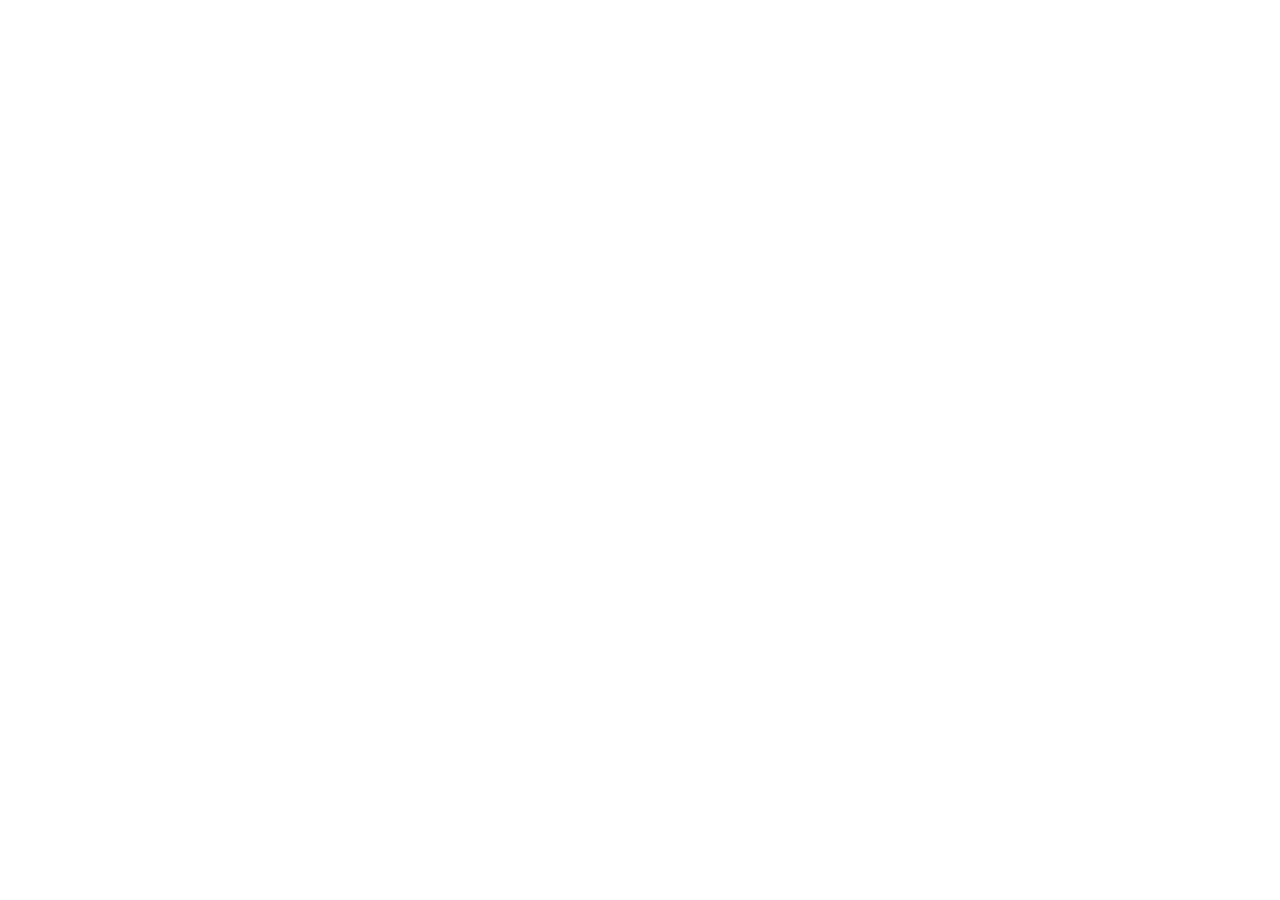
==== index.html @ 929b22eb "Add starter project structure with six pages, stylesheet and images folder" ====
<!DOCTYPE html>
<html lang="en">
<head>
  <meta charset="UTF-8">
  <meta name="viewport" content="width=device-width, initial-scale=1.0">
  <meta name="description" content="Discover events, explore societies and register for SMIU events.">
  <title>Home | SMIU Events Portal</title>
  <!-- Bootstrap 5.3.3 CSS -->
  <link href="https://cdn.jsdelivr.net/npm/bootstrap@5.3.3/dist/css/bootstrap.min.css" rel="stylesheet">
  <!-- Bootstrap Icons -->
  <link href="https://cdn.jsdelivr.net/npm/bootstrap-icons@1.11.3/font/bootstrap-icons.min.css" rel="stylesheet">
  <!-- Custom styles (loaded after Bootstrap) -->
  <link href="css/style.css" rel="stylesheet">
</head>
<body>

  <main>
    <!-- Page content coming soon -->
  </main>

  <!-- Bootstrap 5.3.3 JS bundle (includes Popper) -->
  <script src="https://cdn.jsdelivr.net/npm/bootstrap@5.3.3/dist/js/bootstrap.bundle.min.js"></script>
</body>
</html>
---- css/style.css ----
/* ==========================================================
   SMIU Events Portal - Custom Stylesheet
   Loaded after Bootstrap 5.3.3 to extend and override it.
   ========================================================== */

/* ---------- 1. Colour theme (CSS variables) ---------- */
:root {
  --smiu-primary: #7a1f2b;        /* SMIU maroon */
  --smiu-primary-dark: #5a1520;
  --smiu-secondary: #1f5c3a;      /* SMIU green */
  --smiu-accent: #f4b942;         /* gold highlight */
  --smiu-light: #f8f5f2;
  --smiu-dark: #1e1e24;
  --smiu-text-muted: #6c6f75;
  --smiu-radius: 14px;
  --smiu-shadow: 0 6px 18px rgba(0, 0, 0, 0.08);
  --smiu-shadow-hover: 0 14px 30px rgba(122, 31, 43, 0.22);
  --smiu-transition: all 0.3s ease;
}
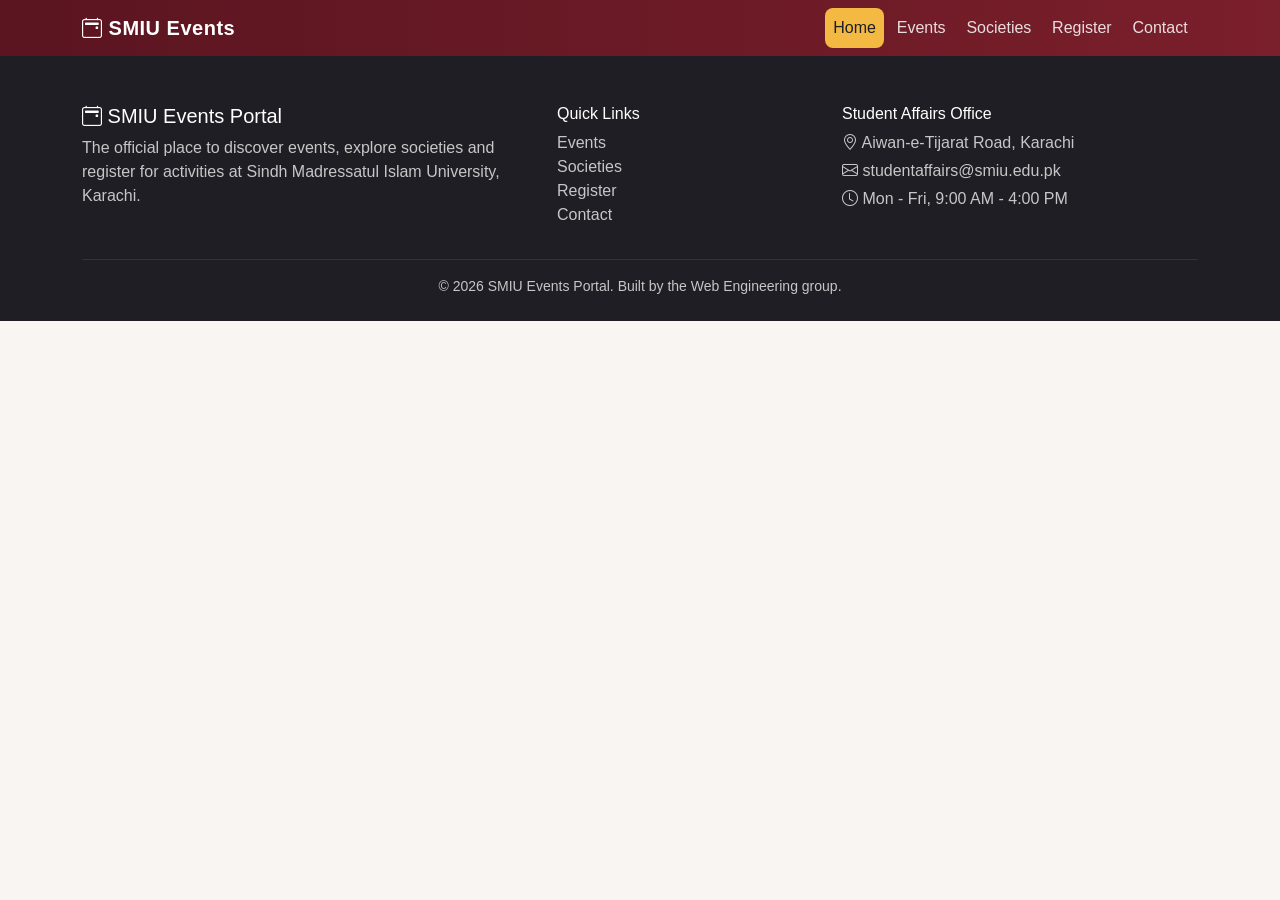
==== commit cbdc7478: "Add shared responsive navbar and footer to all pages" ====
--- a/index.html
+++ b/index.html
@@ -14,9 +14,62 @@
 </head>
 <body>
 
+  <!-- ===== Navbar ===== -->
+  <header>
+    <nav class="navbar navbar-expand-lg navbar-dark smiu-navbar sticky-top">
+      <div class="container">
+        <a class="navbar-brand" href="index.html"><i class="bi bi-calendar2-event"></i> SMIU Events</a>
+        <button class="navbar-toggler" type="button" data-bs-toggle="collapse" data-bs-target="#mainNav"
+                aria-controls="mainNav" aria-expanded="false" aria-label="Toggle navigation">
+          <span class="navbar-toggler-icon"></span>
+        </button>
+        <div class="collapse navbar-collapse" id="mainNav">
+          <ul class="navbar-nav ms-auto">
+          <li class="nav-item"><a class="nav-link active" aria-current="page" href="index.html">Home</a></li>
+          <li class="nav-item"><a class="nav-link" href="events.html">Events</a></li>
+          <li class="nav-item"><a class="nav-link" href="societies.html">Societies</a></li>
+          <li class="nav-item"><a class="nav-link" href="register.html">Register</a></li>
+          <li class="nav-item"><a class="nav-link" href="contact.html">Contact</a></li>
+          </ul>
+        </div>
+      </div>
+    </nav>
+  </header>
+
+  <!-- ===== Main content ===== -->
   <main>
     <!-- Page content coming soon -->
   </main>
+
+  <!-- ===== Footer ===== -->
+  <footer class="smiu-footer">
+    <div class="container">
+      <div class="row g-4">
+        <div class="col-md-5">
+          <h5 class="text-white"><i class="bi bi-calendar2-event"></i> SMIU Events Portal</h5>
+          <p>The official place to discover events, explore societies and register for activities at
+            Sindh Madressatul Islam University, Karachi.</p>
+        </div>
+        <div class="col-6 col-md-3">
+          <h6 class="text-white">Quick Links</h6>
+          <ul class="list-unstyled">
+            <li><a href="events.html">Events</a></li>
+            <li><a href="societies.html">Societies</a></li>
+            <li><a href="register.html">Register</a></li>
+            <li><a href="contact.html">Contact</a></li>
+          </ul>
+        </div>
+        <div class="col-6 col-md-4">
+          <h6 class="text-white">Student Affairs Office</h6>
+          <p class="mb-1"><i class="bi bi-geo-alt"></i> Aiwan-e-Tijarat Road, Karachi</p>
+          <p class="mb-1"><i class="bi bi-envelope"></i> studentaffairs@smiu.edu.pk</p>
+          <p><i class="bi bi-clock"></i> Mon - Fri, 9:00 AM - 4:00 PM</p>
+        </div>
+      </div>
+      <hr class="border-secondary">
+      <p class="text-center small mb-0">&copy; 2026 SMIU Events Portal. Built by the Web Engineering group.</p>
+    </div>
+  </footer>
 
   <!-- Bootstrap 5.3.3 JS bundle (includes Popper) -->
   <script src="https://cdn.jsdelivr.net/npm/bootstrap@5.3.3/dist/js/bootstrap.bundle.min.js"></script>
--- a/css/style.css
+++ b/css/style.css
@@ -17,3 +17,49 @@
   --smiu-shadow-hover: 0 14px 30px rgba(122, 31, 43, 0.22);
   --smiu-transition: all 0.3s ease;
 }
+
+/* ---------- 2. Base ---------- */
+body {
+  font-family: "Segoe UI", Roboto, Arial, sans-serif;
+  color: var(--smiu-dark);
+  background-color: var(--smiu-light);
+}
+
+/* ---------- 3. Navbar ---------- */
+.smiu-navbar {
+  background: linear-gradient(90deg, var(--smiu-primary-dark), var(--smiu-primary));
+}
+
+.smiu-navbar .navbar-brand {
+  font-weight: 700;
+  letter-spacing: 0.5px;
+}
+
+.smiu-navbar .nav-link {
+  color: rgba(255, 255, 255, 0.85);
+  margin: 0 0.15rem;
+  border-radius: 8px;
+  transition: var(--smiu-transition);
+}
+
+.smiu-navbar .nav-link:hover,
+.smiu-navbar .nav-link.active {
+  color: var(--smiu-dark);
+  background-color: var(--smiu-accent);
+}
+
+/* ---------- 11. Footer ---------- */
+.smiu-footer {
+  background-color: var(--smiu-dark);
+  color: rgba(255, 255, 255, 0.75);
+  padding: 3rem 0 1.5rem;
+}
+
+.smiu-footer a {
+  color: rgba(255, 255, 255, 0.75);
+  text-decoration: none;
+}
+
+.smiu-footer a:hover {
+  color: var(--smiu-accent);
+}
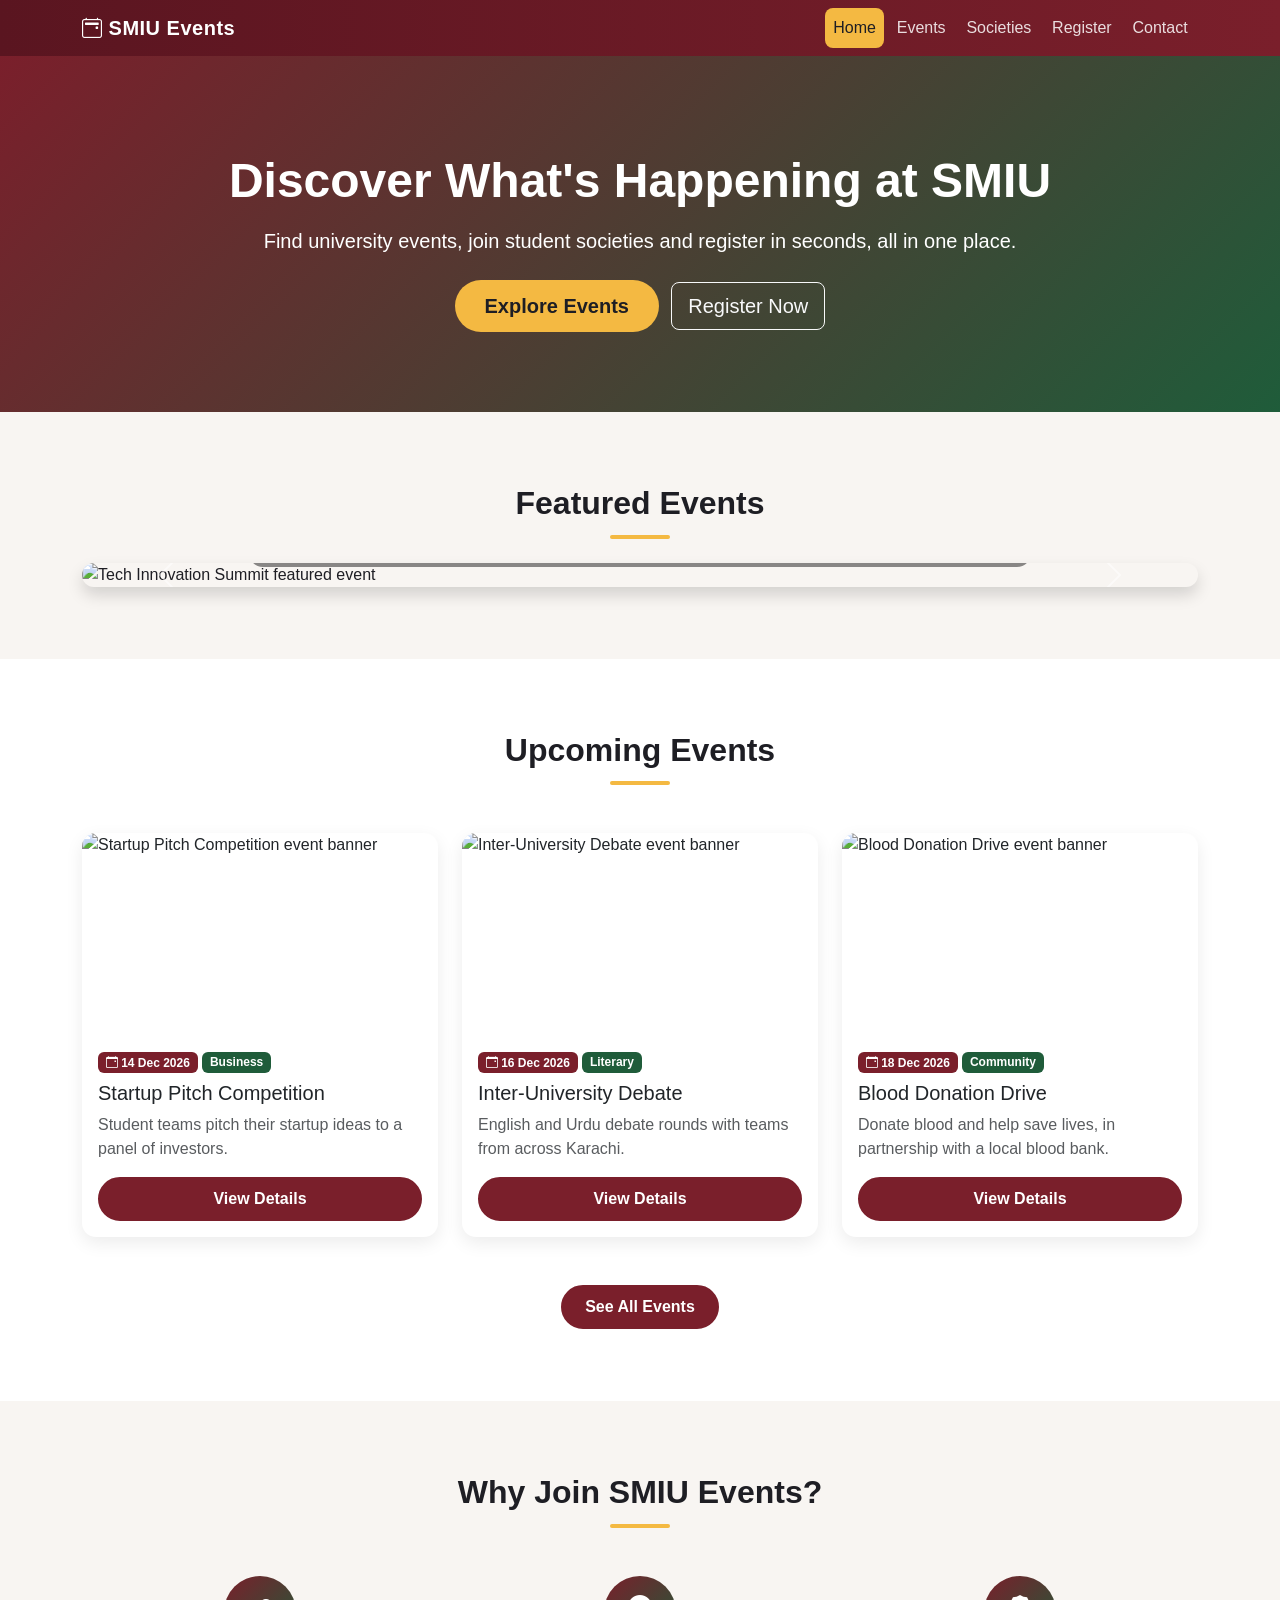
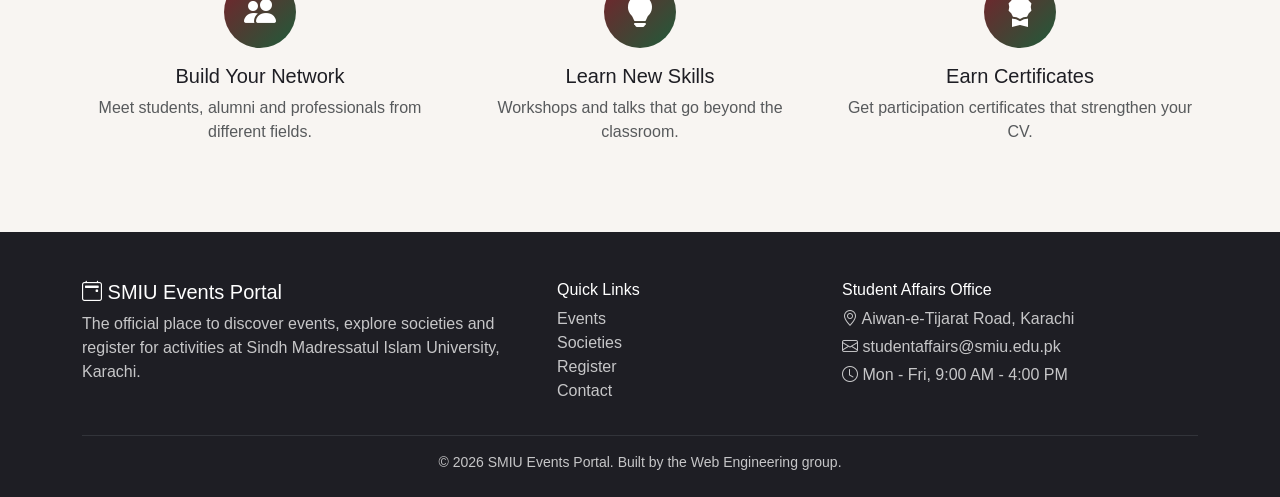
==== commit 4172a16f: "Add Why Join section with Bootstrap Icons and mobile spacing" ====
--- a/index.html
+++ b/index.html
@@ -38,7 +38,140 @@
 
   <!-- ===== Main content ===== -->
   <main>
-    <!-- Page content coming soon -->
+    <!-- ===== Hero section ===== -->
+    <section class="hero-section text-center">
+      <div class="container">
+        <h1 class="display-5 mb-3">Discover What's Happening at SMIU</h1>
+        <p class="lead mb-4">Find university events, join student societies and register in seconds,
+          all in one place.</p>
+        <a href="events.html" class="btn btn-accent btn-lg me-2">Explore Events</a>
+        <a href="register.html" class="btn btn-outline-light btn-lg">Register Now</a>
+      </div>
+    </section>
+
+    <!-- ===== Featured events carousel ===== -->
+    <section class="section-padding">
+      <div class="container">
+        <h2 class="section-title text-center mb-4">Featured Events</h2>
+        <div id="featuredCarousel" class="carousel slide featured-carousel rounded-4 overflow-hidden shadow"
+             data-bs-ride="carousel">
+          <div class="carousel-indicators">
+          <button type="button" data-bs-target="#featuredCarousel" data-bs-slide-to="0" class="active" aria-current="true" aria-label="Slide 1"></button>
+          <button type="button" data-bs-target="#featuredCarousel" data-bs-slide-to="1" aria-label="Slide 2"></button>
+          <button type="button" data-bs-target="#featuredCarousel" data-bs-slide-to="2" aria-label="Slide 3"></button>
+          </div>
+          <div class="carousel-inner">
+          <div class="carousel-item active">
+            <img src="images/event-tech-summit.svg" class="d-block w-100" alt="Tech Innovation Summit featured event">
+            <div class="carousel-caption d-none d-md-block">
+              <h3 class="h5">Tech Innovation Summit</h3>
+              <p class="mb-0">05 Dec 2026 &middot; Technology</p>
+            </div>
+          </div>
+          <div class="carousel-item">
+            <img src="images/event-sports-gala.svg" class="d-block w-100" alt="Annual Sports Gala featured event">
+            <div class="carousel-caption d-none d-md-block">
+              <h3 class="h5">Annual Sports Gala</h3>
+              <p class="mb-0">08 Dec 2026 &middot; Sports</p>
+            </div>
+          </div>
+          <div class="carousel-item">
+            <img src="images/event-cultural-night.svg" class="d-block w-100" alt="Cultural Night featured event">
+            <div class="carousel-caption d-none d-md-block">
+              <h3 class="h5">Cultural Night</h3>
+              <p class="mb-0">11 Dec 2026 &middot; Culture</p>
+            </div>
+          </div>
+          </div>
+          <button class="carousel-control-prev" type="button" data-bs-target="#featuredCarousel" data-bs-slide="prev">
+            <span class="carousel-control-prev-icon" aria-hidden="true"></span>
+            <span class="visually-hidden">Previous</span>
+          </button>
+          <button class="carousel-control-next" type="button" data-bs-target="#featuredCarousel" data-bs-slide="next">
+            <span class="carousel-control-next-icon" aria-hidden="true"></span>
+            <span class="visually-hidden">Next</span>
+          </button>
+        </div>
+      </div>
+    </section>
+
+    <!-- ===== Upcoming events ===== -->
+    <section class="section-padding bg-white">
+      <div class="container">
+        <h2 class="section-title text-center mb-5">Upcoming Events</h2>
+        <div class="row g-4">
+          <div class="col-md-4">
+            <article class="card event-card h-100">
+              <img src="images/event-startup-pitch.svg" class="card-img-top" alt="Startup Pitch Competition event banner">
+              <div class="card-body d-flex flex-column">
+                <div class="mb-2">
+                  <span class="badge badge-date"><i class="bi bi-calendar-event"></i> 14 Dec 2026</span>
+                  <span class="badge badge-category">Business</span>
+                </div>
+                <h3 class="h5 card-title">Startup Pitch Competition</h3>
+                <p class="card-text text-muted">Student teams pitch their startup ideas to a panel of investors.</p>
+                <a href="event-details.html" class="btn btn-smiu mt-auto">View Details</a>
+              </div>
+            </article>
+          </div>
+          <div class="col-md-4">
+            <article class="card event-card h-100">
+              <img src="images/event-debate.svg" class="card-img-top" alt="Inter-University Debate event banner">
+              <div class="card-body d-flex flex-column">
+                <div class="mb-2">
+                  <span class="badge badge-date"><i class="bi bi-calendar-event"></i> 16 Dec 2026</span>
+                  <span class="badge badge-category">Literary</span>
+                </div>
+                <h3 class="h5 card-title">Inter-University Debate</h3>
+                <p class="card-text text-muted">English and Urdu debate rounds with teams from across Karachi.</p>
+                <a href="event-details.html" class="btn btn-smiu mt-auto">View Details</a>
+              </div>
+            </article>
+          </div>
+          <div class="col-md-4">
+            <article class="card event-card h-100">
+              <img src="images/event-blood-drive.svg" class="card-img-top" alt="Blood Donation Drive event banner">
+              <div class="card-body d-flex flex-column">
+                <div class="mb-2">
+                  <span class="badge badge-date"><i class="bi bi-calendar-event"></i> 18 Dec 2026</span>
+                  <span class="badge badge-category">Community</span>
+                </div>
+                <h3 class="h5 card-title">Blood Donation Drive</h3>
+                <p class="card-text text-muted">Donate blood and help save lives, in partnership with a local blood bank.</p>
+                <a href="event-details.html" class="btn btn-smiu mt-auto">View Details</a>
+              </div>
+            </article>
+          </div>
+        </div>
+        <div class="text-center mt-5">
+          <a href="events.html" class="btn btn-smiu">See All Events</a>
+        </div>
+      </div>
+    </section>
+
+    <!-- ===== Why join section ===== -->
+    <section class="section-padding">
+      <div class="container text-center">
+        <h2 class="section-title mb-5">Why Join SMIU Events?</h2>
+        <div class="row g-4">
+          <div class="col-md-4">
+            <div class="feature-icon"><i class="bi bi-people-fill"></i></div>
+            <h3 class="h5">Build Your Network</h3>
+            <p class="text-muted">Meet students, alumni and professionals from different fields.</p>
+          </div>
+          <div class="col-md-4">
+            <div class="feature-icon"><i class="bi bi-lightbulb-fill"></i></div>
+            <h3 class="h5">Learn New Skills</h3>
+            <p class="text-muted">Workshops and talks that go beyond the classroom.</p>
+          </div>
+          <div class="col-md-4">
+            <div class="feature-icon"><i class="bi bi-award-fill"></i></div>
+            <h3 class="h5">Earn Certificates</h3>
+            <p class="text-muted">Get participation certificates that strengthen your CV.</p>
+          </div>
+        </div>
+      </div>
+    </section>
   </main>
 
   <!-- ===== Footer ===== -->
--- a/css/style.css
+++ b/css/style.css
@@ -48,6 +48,136 @@
   background-color: var(--smiu-accent);
 }
 
+/* ---------- 4. Hero section (gradient) ---------- */
+.hero-section {
+  background: linear-gradient(135deg, var(--smiu-primary) 0%, var(--smiu-secondary) 100%);
+  color: #ffffff;
+  padding: 6rem 0 5rem;
+}
+
+.hero-section h1 {
+  font-weight: 800;
+}
+
+/* Smaller banner used at the top of inner pages */
+.page-header {
+  background: linear-gradient(135deg, var(--smiu-primary) 0%, var(--smiu-secondary) 100%);
+  color: #ffffff;
+  padding: 3.5rem 0;
+}
+
+/* ---------- 5. Section spacing and titles ---------- */
+.section-padding {
+  padding: 4.5rem 0;
+}
+
+.section-title {
+  font-weight: 700;
+  margin-bottom: 0.5rem;
+}
+
+.section-title::after {
+  content: "";
+  display: block;
+  width: 60px;
+  height: 4px;
+  margin: 0.75rem auto 0;
+  border-radius: 2px;
+  background-color: var(--smiu-accent);
+}
+
+/* ---------- 6. Custom buttons ---------- */
+.btn-smiu {
+  background-color: var(--smiu-primary);
+  color: #ffffff;
+  border: 2px solid var(--smiu-primary);
+  border-radius: 50px;
+  padding: 0.5rem 1.4rem;
+  font-weight: 600;
+  transition: var(--smiu-transition);
+}
+
+.btn-smiu:hover,
+.btn-smiu:focus {
+  background-color: transparent;
+  color: var(--smiu-primary);
+  border-color: var(--smiu-primary);
+}
+
+.btn-accent {
+  background-color: var(--smiu-accent);
+  color: var(--smiu-dark);
+  border-radius: 50px;
+  padding: 0.65rem 1.8rem;
+  font-weight: 700;
+  transition: var(--smiu-transition);
+}
+
+.btn-accent:hover {
+  background-color: #ffffff;
+  color: var(--smiu-primary);
+  transform: translateY(-2px);
+}
+
+/* ---------- 7. Cards with hover effect ---------- */
+.event-card,
+.society-card,
+.team-card {
+  border: none;
+  border-radius: var(--smiu-radius);
+  overflow: hidden;
+  box-shadow: var(--smiu-shadow);
+  transition: var(--smiu-transition);
+}
+
+.event-card:hover,
+.society-card:hover,
+.team-card:hover {
+  transform: translateY(-8px);
+  box-shadow: var(--smiu-shadow-hover);
+}
+
+.event-card .card-img-top,
+.society-card .card-img-top {
+  aspect-ratio: 16 / 9;
+  object-fit: cover;
+}
+
+/* ---------- 8. Badges ---------- */
+.badge-date {
+  background-color: var(--smiu-primary);
+}
+
+.badge-category {
+  background-color: var(--smiu-secondary);
+}
+
+/* ---------- 9. Carousel ---------- */
+.featured-carousel .carousel-item img {
+  max-height: 460px;
+  object-fit: cover;
+}
+
+.featured-carousel .carousel-caption {
+  background-color: rgba(0, 0, 0, 0.45);
+  border-radius: var(--smiu-radius);
+  padding: 0.75rem 1rem;
+}
+
+/* ---------- 10. "Why Join" feature columns ---------- */
+.feature-icon {
+  display: inline-flex;
+  align-items: center;
+  justify-content: center;
+  width: 72px;
+  height: 72px;
+  margin-bottom: 1rem;
+  border-radius: 50%;
+  font-size: 2rem;
+  color: #ffffff;
+  background: linear-gradient(135deg, var(--smiu-primary), var(--smiu-secondary));
+}
+
 /* ---------- 11. Footer ---------- */
 .smiu-footer {
   background-color: var(--smiu-dark);
@@ -63,3 +193,14 @@
 .smiu-footer a:hover {
   color: var(--smiu-accent);
 }
+
+/* ---------- 12. Small screens ---------- */
+@media (max-width: 575.98px) {
+  .hero-section {
+    padding: 4rem 0 3.5rem;
+  }
+
+  .section-padding {
+    padding: 3rem 0;
+  }
+}
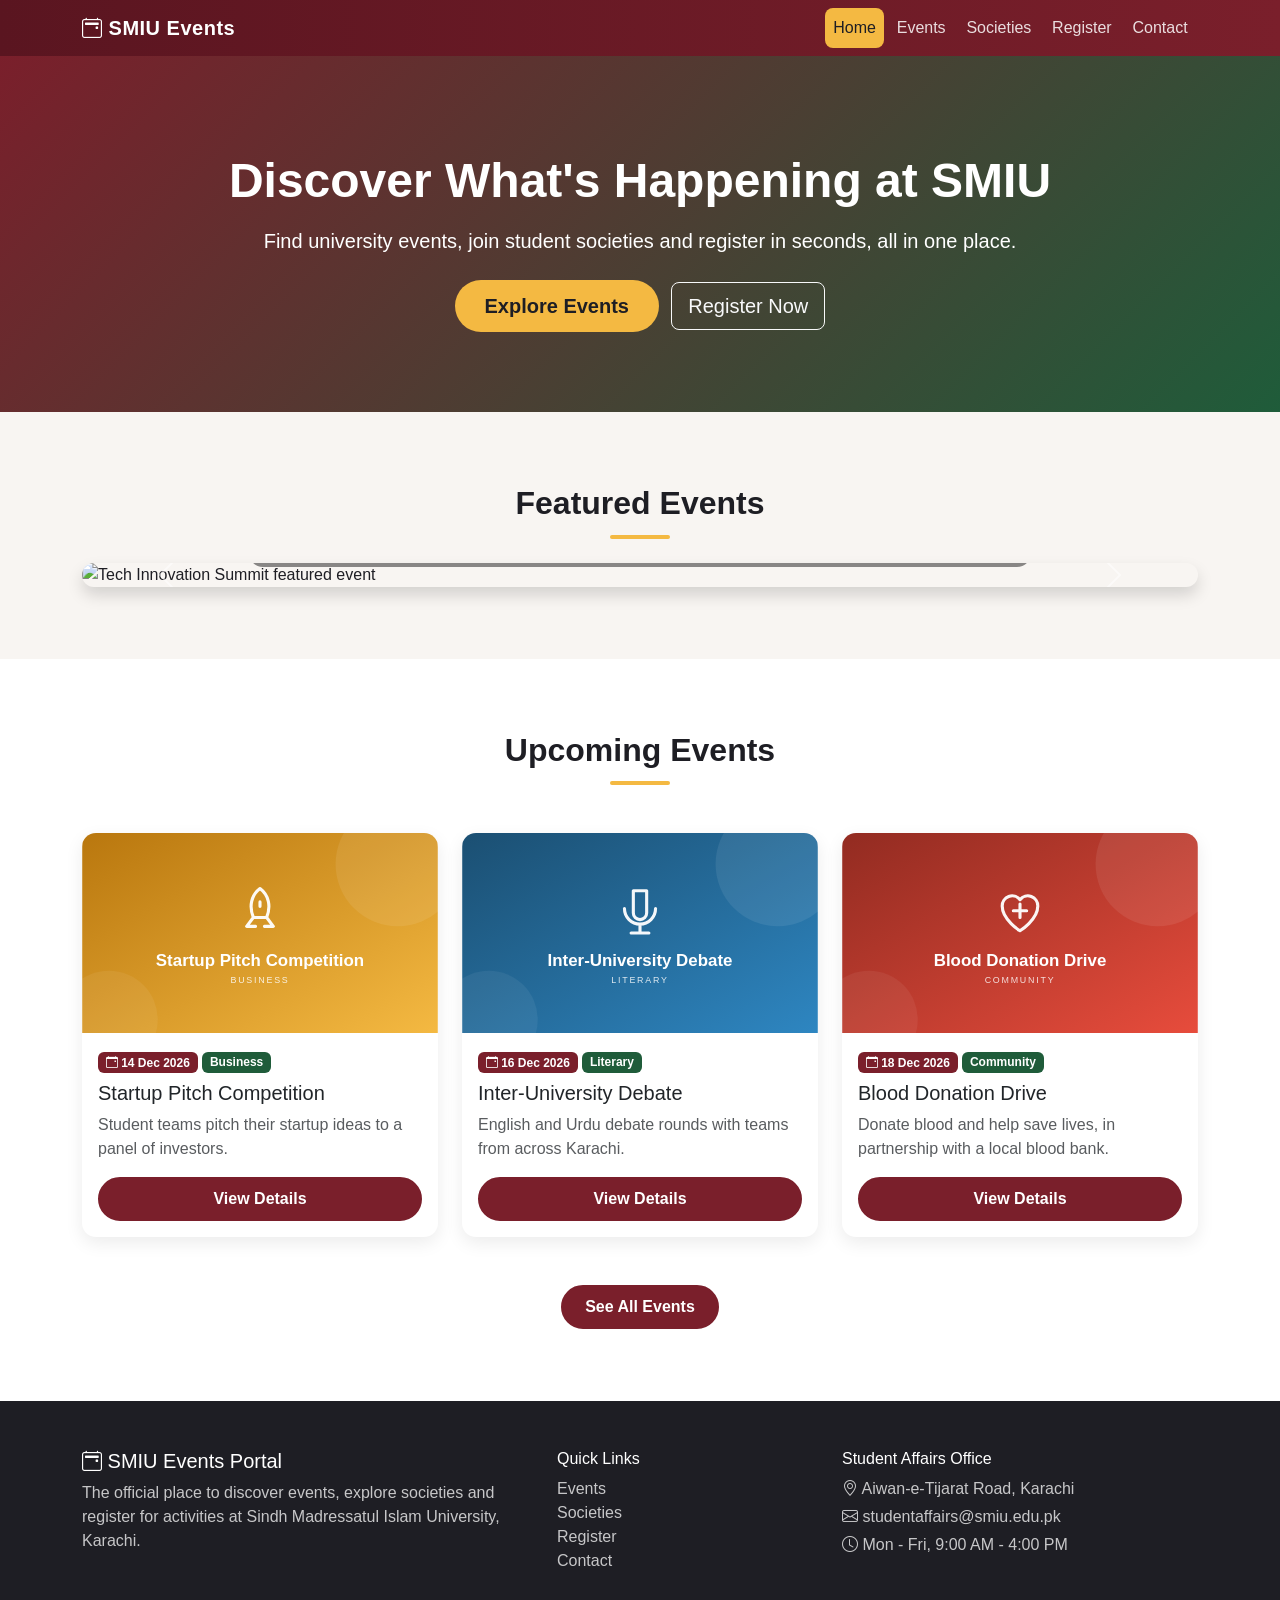
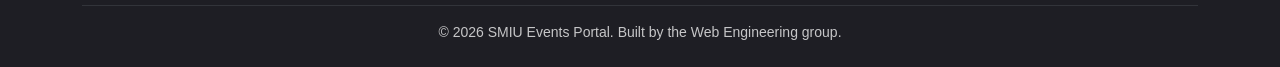
==== commit a79c5066: "Add upcoming events card row with date and category badges" ====
--- a/index.html
+++ b/index.html
@@ -148,30 +148,6 @@
         </div>
       </div>
     </section>
-
-    <!-- ===== Why join section ===== -->
-    <section class="section-padding">
-      <div class="container text-center">
-        <h2 class="section-title mb-5">Why Join SMIU Events?</h2>
-        <div class="row g-4">
-          <div class="col-md-4">
-            <div class="feature-icon"><i class="bi bi-people-fill"></i></div>
-            <h3 class="h5">Build Your Network</h3>
-            <p class="text-muted">Meet students, alumni and professionals from different fields.</p>
-          </div>
-          <div class="col-md-4">
-            <div class="feature-icon"><i class="bi bi-lightbulb-fill"></i></div>
-            <h3 class="h5">Learn New Skills</h3>
-            <p class="text-muted">Workshops and talks that go beyond the classroom.</p>
-          </div>
-          <div class="col-md-4">
-            <div class="feature-icon"><i class="bi bi-award-fill"></i></div>
-            <h3 class="h5">Earn Certificates</h3>
-            <p class="text-muted">Get participation certificates that strengthen your CV.</p>
-          </div>
-        </div>
-      </div>
-    </section>
   </main>
 
   <!-- ===== Footer ===== -->
--- a/css/style.css
+++ b/css/style.css
@@ -164,20 +164,6 @@
   padding: 0.75rem 1rem;
 }
 
-/* ---------- 10. "Why Join" feature columns ---------- */
-.feature-icon {
-  display: inline-flex;
-  align-items: center;
-  justify-content: center;
-  width: 72px;
-  height: 72px;
-  margin-bottom: 1rem;
-  border-radius: 50%;
-  font-size: 2rem;
-  color: #ffffff;
-  background: linear-gradient(135deg, var(--smiu-primary), var(--smiu-secondary));
-}
-
 /* ---------- 11. Footer ---------- */
 .smiu-footer {
   background-color: var(--smiu-dark);
@@ -193,14 +179,3 @@
 .smiu-footer a:hover {
   color: var(--smiu-accent);
 }
-
-/* ---------- 12. Small screens ---------- */
-@media (max-width: 575.98px) {
-  .hero-section {
-    padding: 4rem 0 3.5rem;
-  }
-
-  .section-padding {
-    padding: 3rem 0;
-  }
-}
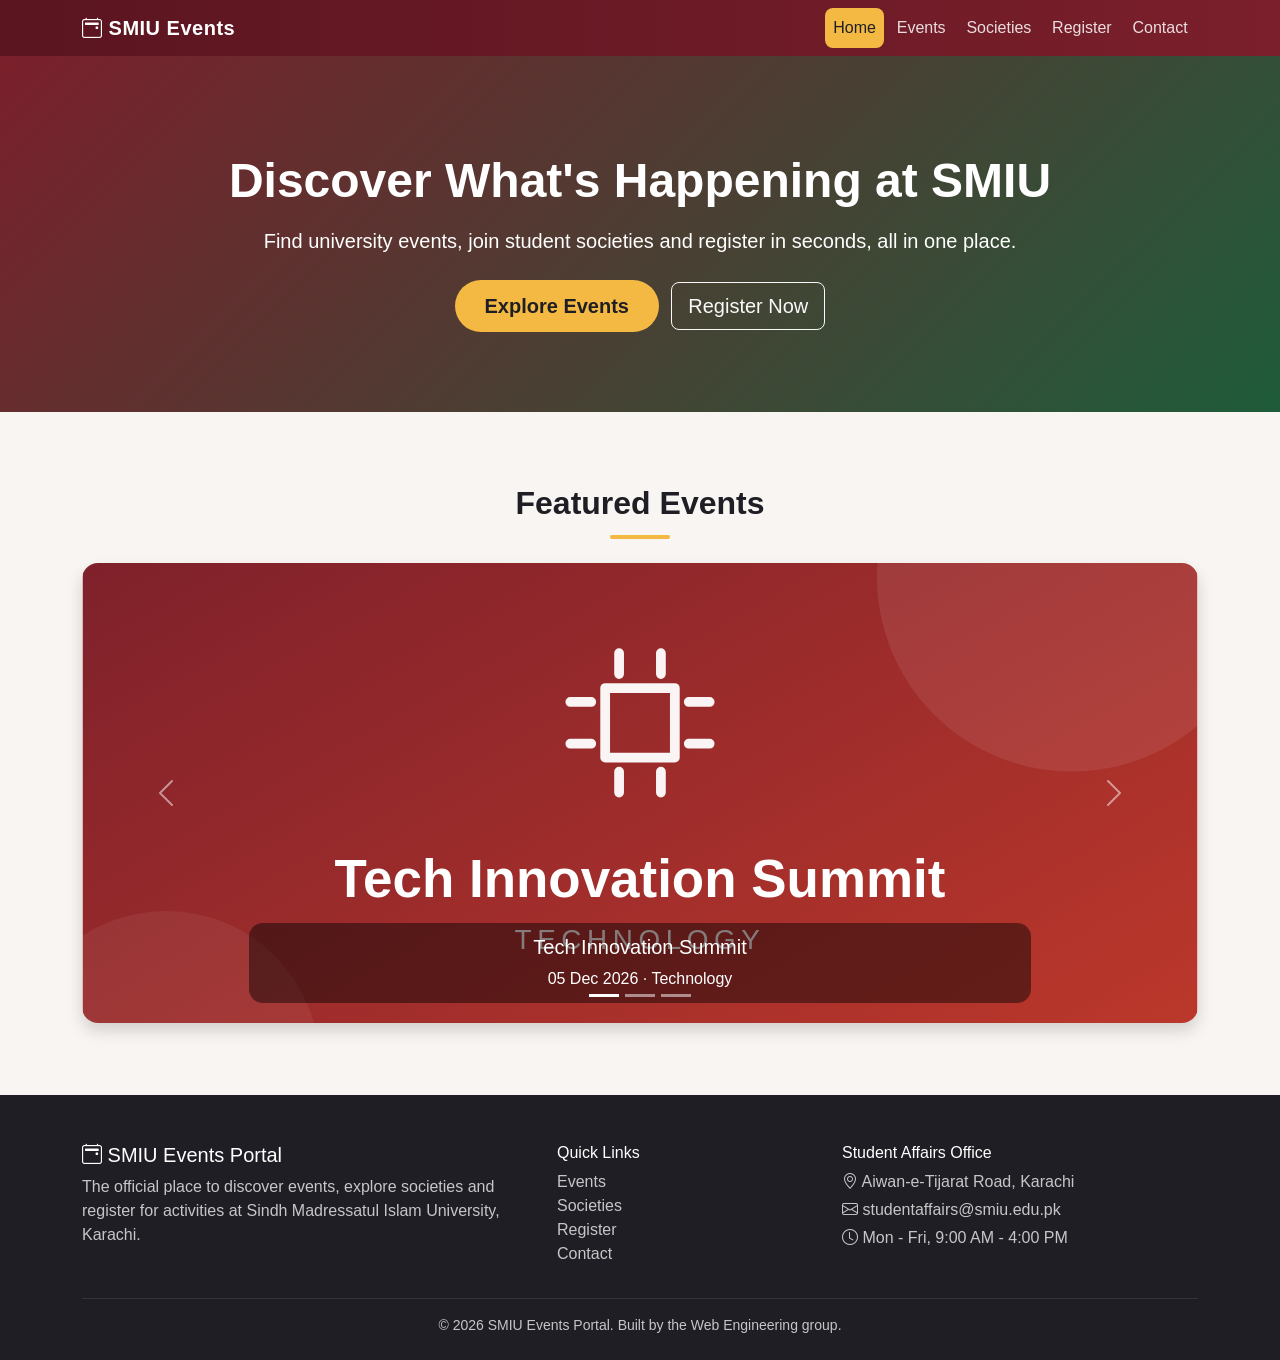
==== commit d46c24aa: "Add featured events carousel with three event banners" ====
--- a/index.html
+++ b/index.html
@@ -94,60 +94,6 @@
         </div>
       </div>
     </section>
-
-    <!-- ===== Upcoming events ===== -->
-    <section class="section-padding bg-white">
-      <div class="container">
-        <h2 class="section-title text-center mb-5">Upcoming Events</h2>
-        <div class="row g-4">
-          <div class="col-md-4">
-            <article class="card event-card h-100">
-              <img src="images/event-startup-pitch.svg" class="card-img-top" alt="Startup Pitch Competition event banner">
-              <div class="card-body d-flex flex-column">
-                <div class="mb-2">
-                  <span class="badge badge-date"><i class="bi bi-calendar-event"></i> 14 Dec 2026</span>
-                  <span class="badge badge-category">Business</span>
-                </div>
-                <h3 class="h5 card-title">Startup Pitch Competition</h3>
-                <p class="card-text text-muted">Student teams pitch their startup ideas to a panel of investors.</p>
-                <a href="event-details.html" class="btn btn-smiu mt-auto">View Details</a>
-              </div>
-            </article>
-          </div>
-          <div class="col-md-4">
-            <article class="card event-card h-100">
-              <img src="images/event-debate.svg" class="card-img-top" alt="Inter-University Debate event banner">
-              <div class="card-body d-flex flex-column">
-                <div class="mb-2">
-                  <span class="badge badge-date"><i class="bi bi-calendar-event"></i> 16 Dec 2026</span>
-                  <span class="badge badge-category">Literary</span>
-                </div>
-                <h3 class="h5 card-title">Inter-University Debate</h3>
-                <p class="card-text text-muted">English and Urdu debate rounds with teams from across Karachi.</p>
-                <a href="event-details.html" class="btn btn-smiu mt-auto">View Details</a>
-              </div>
-            </article>
-          </div>
-          <div class="col-md-4">
-            <article class="card event-card h-100">
-              <img src="images/event-blood-drive.svg" class="card-img-top" alt="Blood Donation Drive event banner">
-              <div class="card-body d-flex flex-column">
-                <div class="mb-2">
-                  <span class="badge badge-date"><i class="bi bi-calendar-event"></i> 18 Dec 2026</span>
-                  <span class="badge badge-category">Community</span>
-                </div>
-                <h3 class="h5 card-title">Blood Donation Drive</h3>
-                <p class="card-text text-muted">Donate blood and help save lives, in partnership with a local blood bank.</p>
-                <a href="event-details.html" class="btn btn-smiu mt-auto">View Details</a>
-              </div>
-            </article>
-          </div>
-        </div>
-        <div class="text-center mt-5">
-          <a href="events.html" class="btn btn-smiu">See All Events</a>
-        </div>
-      </div>
-    </section>
   </main>
 
   <!-- ===== Footer ===== -->
--- a/css/style.css
+++ b/css/style.css
@@ -119,39 +119,6 @@
   transform: translateY(-2px);
 }
 
-/* ---------- 7. Cards with hover effect ---------- */
-.event-card,
-.society-card,
-.team-card {
-  border: none;
-  border-radius: var(--smiu-radius);
-  overflow: hidden;
-  box-shadow: var(--smiu-shadow);
-  transition: var(--smiu-transition);
-}
-
-.event-card:hover,
-.society-card:hover,
-.team-card:hover {
-  transform: translateY(-8px);
-  box-shadow: var(--smiu-shadow-hover);
-}
-
-.event-card .card-img-top,
-.society-card .card-img-top {
-  aspect-ratio: 16 / 9;
-  object-fit: cover;
-}
-
-/* ---------- 8. Badges ---------- */
-.badge-date {
-  background-color: var(--smiu-primary);
-}
-
-.badge-category {
-  background-color: var(--smiu-secondary);
-}
-
 /* ---------- 9. Carousel ---------- */
 .featured-carousel .carousel-item img {
   max-height: 460px;
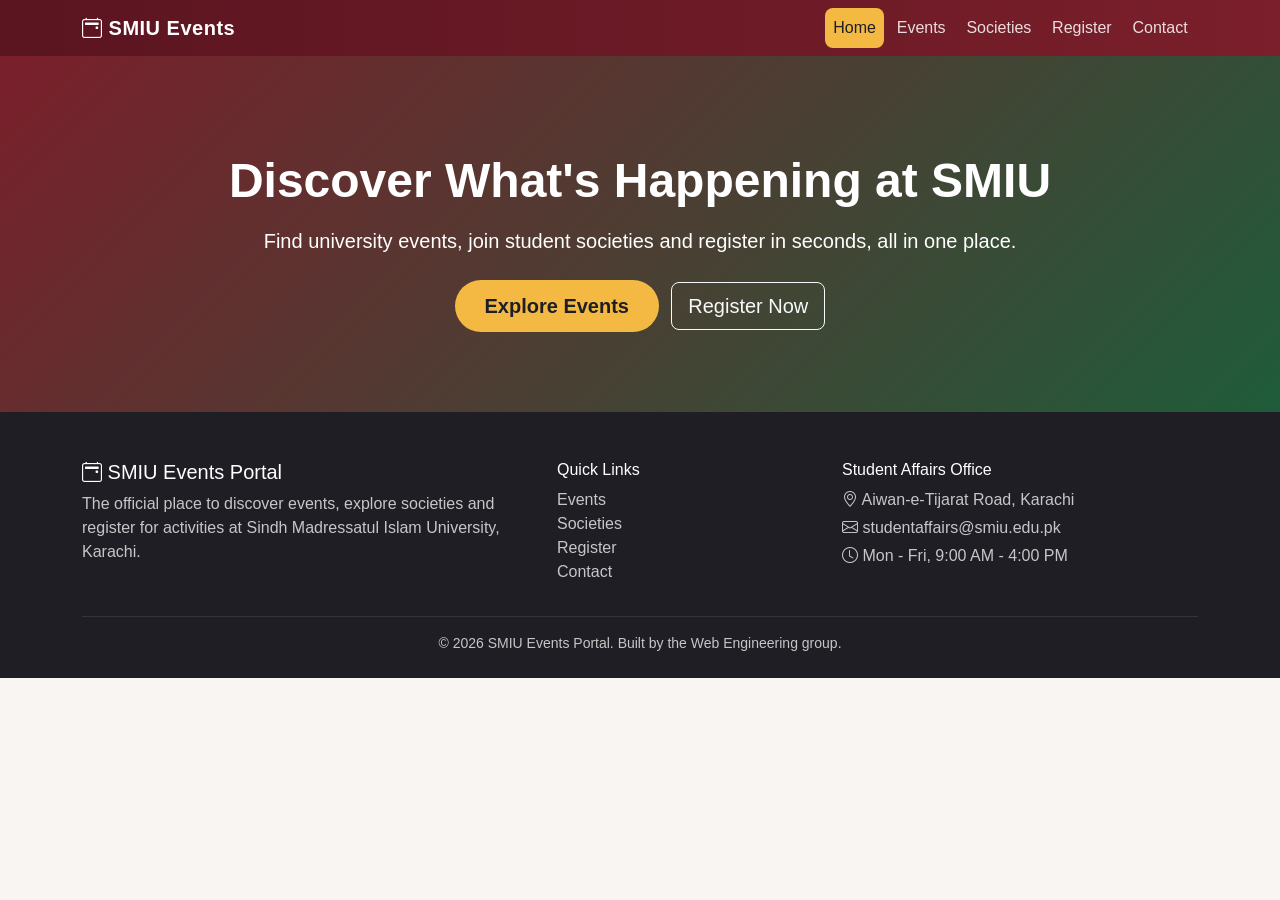
==== commit 439c7266: "Add gradient hero section with call-to-action buttons on home page" ====
--- a/index.html
+++ b/index.html
@@ -48,52 +48,6 @@
         <a href="register.html" class="btn btn-outline-light btn-lg">Register Now</a>
       </div>
     </section>
-
-    <!-- ===== Featured events carousel ===== -->
-    <section class="section-padding">
-      <div class="container">
-        <h2 class="section-title text-center mb-4">Featured Events</h2>
-        <div id="featuredCarousel" class="carousel slide featured-carousel rounded-4 overflow-hidden shadow"
-             data-bs-ride="carousel">
-          <div class="carousel-indicators">
-          <button type="button" data-bs-target="#featuredCarousel" data-bs-slide-to="0" class="active" aria-current="true" aria-label="Slide 1"></button>
-          <button type="button" data-bs-target="#featuredCarousel" data-bs-slide-to="1" aria-label="Slide 2"></button>
-          <button type="button" data-bs-target="#featuredCarousel" data-bs-slide-to="2" aria-label="Slide 3"></button>
-          </div>
-          <div class="carousel-inner">
-          <div class="carousel-item active">
-            <img src="images/event-tech-summit.svg" class="d-block w-100" alt="Tech Innovation Summit featured event">
-            <div class="carousel-caption d-none d-md-block">
-              <h3 class="h5">Tech Innovation Summit</h3>
-              <p class="mb-0">05 Dec 2026 &middot; Technology</p>
-            </div>
-          </div>
-          <div class="carousel-item">
-            <img src="images/event-sports-gala.svg" class="d-block w-100" alt="Annual Sports Gala featured event">
-            <div class="carousel-caption d-none d-md-block">
-              <h3 class="h5">Annual Sports Gala</h3>
-              <p class="mb-0">08 Dec 2026 &middot; Sports</p>
-            </div>
-          </div>
-          <div class="carousel-item">
-            <img src="images/event-cultural-night.svg" class="d-block w-100" alt="Cultural Night featured event">
-            <div class="carousel-caption d-none d-md-block">
-              <h3 class="h5">Cultural Night</h3>
-              <p class="mb-0">11 Dec 2026 &middot; Culture</p>
-            </div>
-          </div>
-          </div>
-          <button class="carousel-control-prev" type="button" data-bs-target="#featuredCarousel" data-bs-slide="prev">
-            <span class="carousel-control-prev-icon" aria-hidden="true"></span>
-            <span class="visually-hidden">Previous</span>
-          </button>
-          <button class="carousel-control-next" type="button" data-bs-target="#featuredCarousel" data-bs-slide="next">
-            <span class="carousel-control-next-icon" aria-hidden="true"></span>
-            <span class="visually-hidden">Next</span>
-          </button>
-        </div>
-      </div>
-    </section>
   </main>
 
   <!-- ===== Footer ===== -->
--- a/css/style.css
+++ b/css/style.css
@@ -119,18 +119,6 @@
   transform: translateY(-2px);
 }
 
-/* ---------- 9. Carousel ---------- */
-.featured-carousel .carousel-item img {
-  max-height: 460px;
-  object-fit: cover;
-}
-
-.featured-carousel .carousel-caption {
-  background-color: rgba(0, 0, 0, 0.45);
-  border-radius: var(--smiu-radius);
-  padding: 0.75rem 1rem;
-}
-
 /* ---------- 11. Footer ---------- */
 .smiu-footer {
   background-color: var(--smiu-dark);
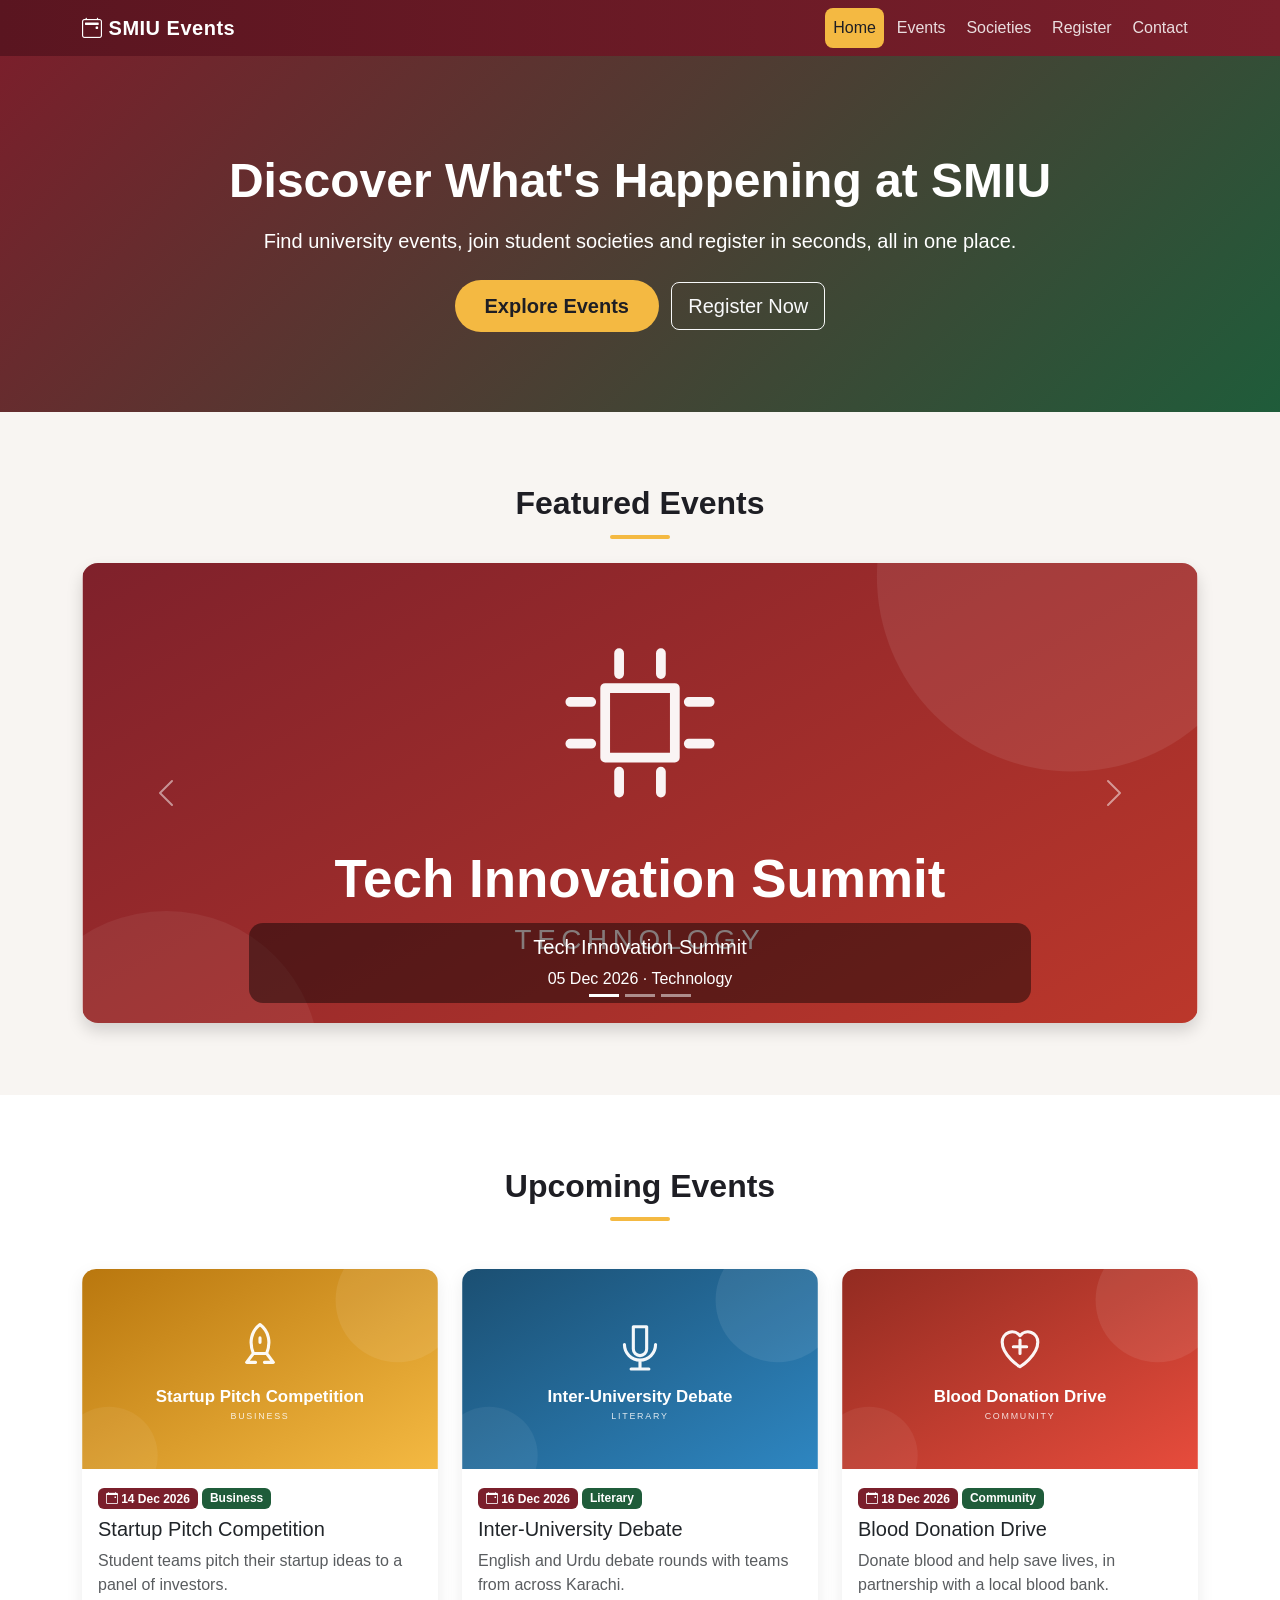
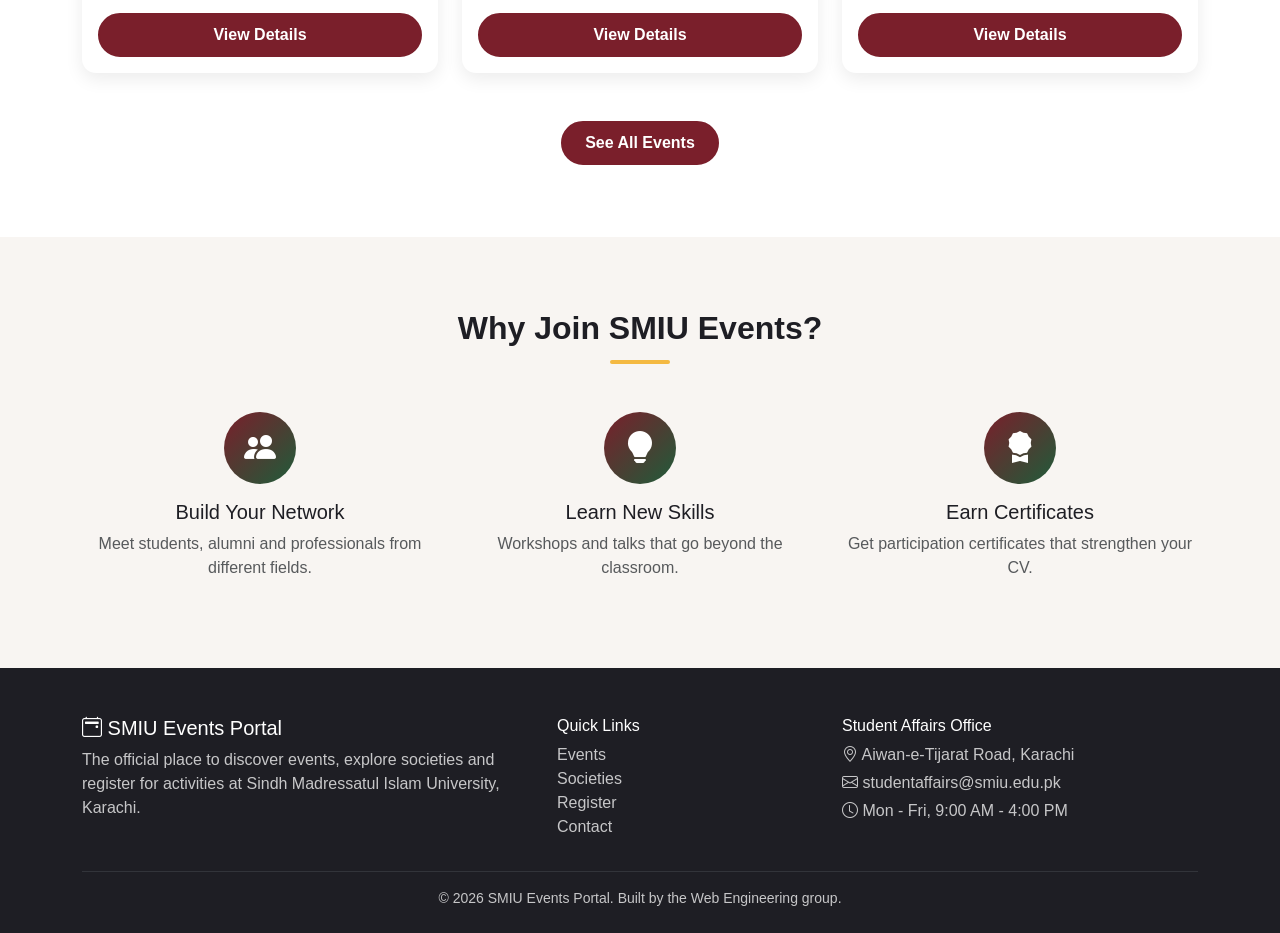
==== commit 4f437540: "Merge pull request #1 from hunain0408-cloud/feature/hunain-home Add navbar, footer and complete home" ====
--- a/index.html
+++ b/index.html
@@ -48,6 +48,130 @@
         <a href="register.html" class="btn btn-outline-light btn-lg">Register Now</a>
       </div>
     </section>
+
+    <!-- ===== Featured events carousel ===== -->
+    <section class="section-padding">
+      <div class="container">
+        <h2 class="section-title text-center mb-4">Featured Events</h2>
+        <div id="featuredCarousel" class="carousel slide featured-carousel rounded-4 overflow-hidden shadow"
+             data-bs-ride="carousel">
+          <div class="carousel-indicators">
+          <button type="button" data-bs-target="#featuredCarousel" data-bs-slide-to="0" class="active" aria-current="true" aria-label="Slide 1"></button>
+          <button type="button" data-bs-target="#featuredCarousel" data-bs-slide-to="1" aria-label="Slide 2"></button>
+          <button type="button" data-bs-target="#featuredCarousel" data-bs-slide-to="2" aria-label="Slide 3"></button>
+          </div>
+          <div class="carousel-inner">
+          <div class="carousel-item active">
+            <img src="images/event-tech-summit.svg" class="d-block w-100" alt="Tech Innovation Summit featured event">
+            <div class="carousel-caption d-none d-md-block">
+              <h3 class="h5">Tech Innovation Summit</h3>
+              <p class="mb-0">05 Dec 2026 &middot; Technology</p>
+            </div>
+          </div>
+          <div class="carousel-item">
+            <img src="images/event-sports-gala.svg" class="d-block w-100" alt="Annual Sports Gala featured event">
+            <div class="carousel-caption d-none d-md-block">
+              <h3 class="h5">Annual Sports Gala</h3>
+              <p class="mb-0">08 Dec 2026 &middot; Sports</p>
+            </div>
+          </div>
+          <div class="carousel-item">
+            <img src="images/event-cultural-night.svg" class="d-block w-100" alt="Cultural Night featured event">
+            <div class="carousel-caption d-none d-md-block">
+              <h3 class="h5">Cultural Night</h3>
+              <p class="mb-0">11 Dec 2026 &middot; Culture</p>
+            </div>
+          </div>
+          </div>
+          <button class="carousel-control-prev" type="button" data-bs-target="#featuredCarousel" data-bs-slide="prev">
+            <span class="carousel-control-prev-icon" aria-hidden="true"></span>
+            <span class="visually-hidden">Previous</span>
+          </button>
+          <button class="carousel-control-next" type="button" data-bs-target="#featuredCarousel" data-bs-slide="next">
+            <span class="carousel-control-next-icon" aria-hidden="true"></span>
+            <span class="visually-hidden">Next</span>
+          </button>
+        </div>
+      </div>
+    </section>
+
+    <!-- ===== Upcoming events ===== -->
+    <section class="section-padding bg-white">
+      <div class="container">
+        <h2 class="section-title text-center mb-5">Upcoming Events</h2>
+        <div class="row g-4">
+          <div class="col-md-4">
+            <article class="card event-card h-100">
+              <img src="images/event-startup-pitch.svg" class="card-img-top" alt="Startup Pitch Competition event banner">
+              <div class="card-body d-flex flex-column">
+                <div class="mb-2">
+                  <span class="badge badge-date"><i class="bi bi-calendar-event"></i> 14 Dec 2026</span>
+                  <span class="badge badge-category">Business</span>
+                </div>
+                <h3 class="h5 card-title">Startup Pitch Competition</h3>
+                <p class="card-text text-muted">Student teams pitch their startup ideas to a panel of investors.</p>
+                <a href="event-details.html" class="btn btn-smiu mt-auto">View Details</a>
+              </div>
+            </article>
+          </div>
+          <div class="col-md-4">
+            <article class="card event-card h-100">
+              <img src="images/event-debate.svg" class="card-img-top" alt="Inter-University Debate event banner">
+              <div class="card-body d-flex flex-column">
+                <div class="mb-2">
+                  <span class="badge badge-date"><i class="bi bi-calendar-event"></i> 16 Dec 2026</span>
+                  <span class="badge badge-category">Literary</span>
+                </div>
+                <h3 class="h5 card-title">Inter-University Debate</h3>
+                <p class="card-text text-muted">English and Urdu debate rounds with teams from across Karachi.</p>
+                <a href="event-details.html" class="btn btn-smiu mt-auto">View Details</a>
+              </div>
+            </article>
+          </div>
+          <div class="col-md-4">
+            <article class="card event-card h-100">
+              <img src="images/event-blood-drive.svg" class="card-img-top" alt="Blood Donation Drive event banner">
+              <div class="card-body d-flex flex-column">
+                <div class="mb-2">
+                  <span class="badge badge-date"><i class="bi bi-calendar-event"></i> 18 Dec 2026</span>
+                  <span class="badge badge-category">Community</span>
+                </div>
+                <h3 class="h5 card-title">Blood Donation Drive</h3>
+                <p class="card-text text-muted">Donate blood and help save lives, in partnership with a local blood bank.</p>
+                <a href="event-details.html" class="btn btn-smiu mt-auto">View Details</a>
+              </div>
+            </article>
+          </div>
+        </div>
+        <div class="text-center mt-5">
+          <a href="events.html" class="btn btn-smiu">See All Events</a>
+        </div>
+      </div>
+    </section>
+
+    <!-- ===== Why join section ===== -->
+    <section class="section-padding">
+      <div class="container text-center">
+        <h2 class="section-title mb-5">Why Join SMIU Events?</h2>
+        <div class="row g-4">
+          <div class="col-md-4">
+            <div class="feature-icon"><i class="bi bi-people-fill"></i></div>
+            <h3 class="h5">Build Your Network</h3>
+            <p class="text-muted">Meet students, alumni and professionals from different fields.</p>
+          </div>
+          <div class="col-md-4">
+            <div class="feature-icon"><i class="bi bi-lightbulb-fill"></i></div>
+            <h3 class="h5">Learn New Skills</h3>
+            <p class="text-muted">Workshops and talks that go beyond the classroom.</p>
+          </div>
+          <div class="col-md-4">
+            <div class="feature-icon"><i class="bi bi-award-fill"></i></div>
+            <h3 class="h5">Earn Certificates</h3>
+            <p class="text-muted">Get participation certificates that strengthen your CV.</p>
+          </div>
+        </div>
+      </div>
+    </section>
   </main>
 
   <!-- ===== Footer ===== -->
--- a/css/style.css
+++ b/css/style.css
@@ -119,6 +119,65 @@
   transform: translateY(-2px);
 }
 
+/* ---------- 7. Cards with hover effect ---------- */
+.event-card,
+.society-card,
+.team-card {
+  border: none;
+  border-radius: var(--smiu-radius);
+  overflow: hidden;
+  box-shadow: var(--smiu-shadow);
+  transition: var(--smiu-transition);
+}
+
+.event-card:hover,
+.society-card:hover,
+.team-card:hover {
+  transform: translateY(-8px);
+  box-shadow: var(--smiu-shadow-hover);
+}
+
+.event-card .card-img-top,
+.society-card .card-img-top {
+  aspect-ratio: 16 / 9;
+  object-fit: cover;
+}
+
+/* ---------- 8. Badges ---------- */
+.badge-date {
+  background-color: var(--smiu-primary);
+}
+
+.badge-category {
+  background-color: var(--smiu-secondary);
+}
+
+/* ---------- 9. Carousel ---------- */
+.featured-carousel .carousel-item img {
+  max-height: 460px;
+  object-fit: cover;
+}
+
+.featured-carousel .carousel-caption {
+  background-color: rgba(0, 0, 0, 0.45);
+  border-radius: var(--smiu-radius);
+  padding: 0.75rem 1rem;
+}
+
+/* ---------- 10. "Why Join" feature columns ---------- */
+.feature-icon {
+  display: inline-flex;
+  align-items: center;
+  justify-content: center;
+  width: 72px;
+  height: 72px;
+  margin-bottom: 1rem;
+  border-radius: 50%;
+  font-size: 2rem;
+  color: #ffffff;
+  background: linear-gradient(135deg, var(--smiu-primary), var(--smiu-secondary));
+}
+
 /* ---------- 11. Footer ---------- */
 .smiu-footer {
   background-color: var(--smiu-dark);
@@ -134,3 +193,14 @@
 .smiu-footer a:hover {
   color: var(--smiu-accent);
 }
+
+/* ---------- 12. Small screens ---------- */
+@media (max-width: 575.98px) {
+  .hero-section {
+    padding: 4rem 0 3.5rem;
+  }
+
+  .section-padding {
+    padding: 3rem 0;
+  }
+}
